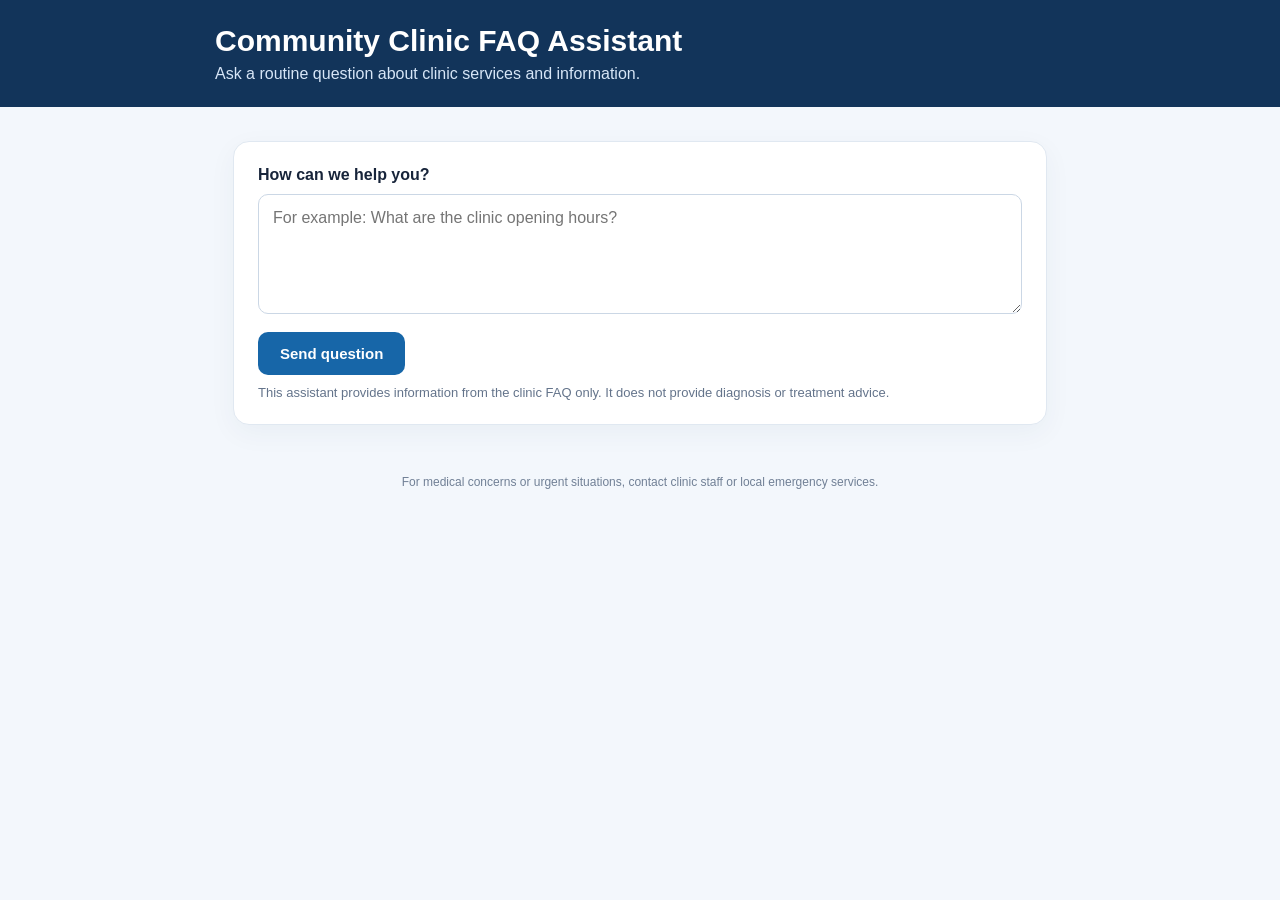
==== index.html @ 31c19098 "Add files via upload" ====
<!DOCTYPE html>
<html lang="en">
<head>
  <meta charset="UTF-8" />
  <meta name="viewport" content="width=device-width, initial-scale=1.0" />
  <title>Community Clinic FAQ Assistant</title>
  <style>
    * { box-sizing: border-box; }
    body { margin: 0; font-family: Inter, Arial, sans-serif; background: #f3f7fc; color: #17243a; }
    header { background: #12345a; color: white; padding: 24px 20px; }
    .header-inner, main { max-width: 850px; margin: auto; }
    header h1 { margin: 0 0 7px; font-size: clamp(22px, 4vw, 30px); }
    header p { margin: 0; color: #d7e6f7; }
    main { padding: 34px 18px 50px; }
    .panel { background: white; border: 1px solid #e0e8f1; border-radius: 16px; padding: 24px; box-shadow: 0 8px 28px #17395b0c; }
    label { display: block; font-weight: 700; margin-bottom: 10px; }
    textarea { width: 100%; min-height: 120px; resize: vertical; padding: 14px; border: 1px solid #cbd7e5; border-radius: 10px; font: inherit; font-size: 16px; outline-color: #3678b9; }
    button { margin-top: 14px; border: 0; border-radius: 10px; padding: 13px 22px; color: white; background: #1766a8; font-size: 15px; font-weight: 700; cursor: pointer; }
    button:disabled { opacity: .6; cursor: wait; }
    .hint { color: #64748b; font-size: 13px; margin: 10px 0 0; }
    #result { display: none; margin-top: 22px; }
    .result-head { display: flex; align-items: center; gap: 10px; flex-wrap: wrap; margin-bottom: 15px; }
    .tag { display: inline-block; padding: 6px 10px; border-radius: 20px; font-size: 12px; font-weight: 800; letter-spacing: .3px; background: #e8eef5; }
    .ROUTINE { background: #e1f4e9; color: #17643a; }
    .SENSITIVE { background: #fff0d8; color: #88520b; }
    .UNSUPPORTED { background: #e9edf3; color: #46556b; }
    .score { color: #64748b; font-size: 13px; }
    .answer-label { font-size: 12px; color: #64748b; font-weight: 800; text-transform: uppercase; letter-spacing: .7px; margin: 16px 0 7px; }
    .answer { line-height: 1.6; white-space: pre-wrap; }
    .matched { color: #52647b; font-size: 14px; line-height: 1.5; }
    .error { color: #a32929; background: #fff0f0; border: 1px solid #f3caca; padding: 12px; border-radius: 9px; }
    footer { text-align: center; color: #718096; font-size: 12px; padding: 0 18px 25px; }
    @media (max-width: 520px) { .panel { padding: 18px; } button { width: 100%; } }
  </style>
</head>
<body>
  <header>
    <div class="header-inner">
      <h1>Community Clinic FAQ Assistant</h1>
      <p>Ask a routine question about clinic services and information.</p>
    </div>
  </header>
  <main>
    <section class="panel">
      <form id="question-form">
        <label for="question">How can we help you?</label>
        <textarea id="question" maxlength="500" placeholder="For example: What are the clinic opening hours?" required></textarea>
        <button id="submit" type="submit">Send question</button>
        <p class="hint">This assistant provides information from the clinic FAQ only. It does not provide diagnosis or treatment advice.</p>
      </form>
      <section id="result" aria-live="polite"></section>
    </section>
  </main>
  <footer>For medical concerns or urgent situations, contact clinic staff or local emergency services.</footer>
  <script>
    const form = document.getElementById('question-form');
    const questionBox = document.getElementById('question');
    const button = document.getElementById('submit');
    const resultBox = document.getElementById('result');

    form.addEventListener('submit', async (event) => {
      event.preventDefault();
      const question = questionBox.value.trim();
      if (!question) return;
      button.disabled = true;
      button.textContent = 'Processing...';
      resultBox.style.display = 'block';
      resultBox.innerHTML = '<p>Checking the clinic FAQ...</p>';
      try {
        const response = await fetch('/ask', {
          method: 'POST',
          headers: { 'Content-Type': 'application/json' },
          body: JSON.stringify({ question })
        });
        const data = await response.json();
        if (!response.ok) throw new Error(data.error || 'Request failed.');

        const safe = (value) => String(value ?? '').replace(/[&<>"']/g, ch => ({'&':'&amp;','<':'&lt;','>':'&gt;','"':'&quot;',"'":'&#39;'}[ch]));
        const score = data.prediction_score == null ? '' : `Prediction score: ${(data.prediction_score * 100).toFixed(2)}%`;
        resultBox.innerHTML = `
          <div class="result-head"><span class="tag ${safe(data.classification)}">${safe(data.classification)}</span><span class="score">${safe(score)}</span></div>
          ${data.matched_question ? `<div class="answer-label">Matched FAQ question</div><div class="matched">${safe(data.matched_question)}</div>` : ''}
          <div class="answer-label">Response</div><div class="answer">${safe(data.answer || 'Please contact clinic staff.')}</div>
        `;
      } catch (error) {
        resultBox.innerHTML = `<div class="error">${String(error.message).replace(/[&<>"']/g, ch => ({'&':'&amp;','<':'&lt;','>':'&gt;','"':'&quot;',"'":'&#39;'}[ch]))}</div>`;
      } finally {
        button.disabled = false;
        button.textContent = 'Send question';
      }
    });
  </script>
</body>
</html>
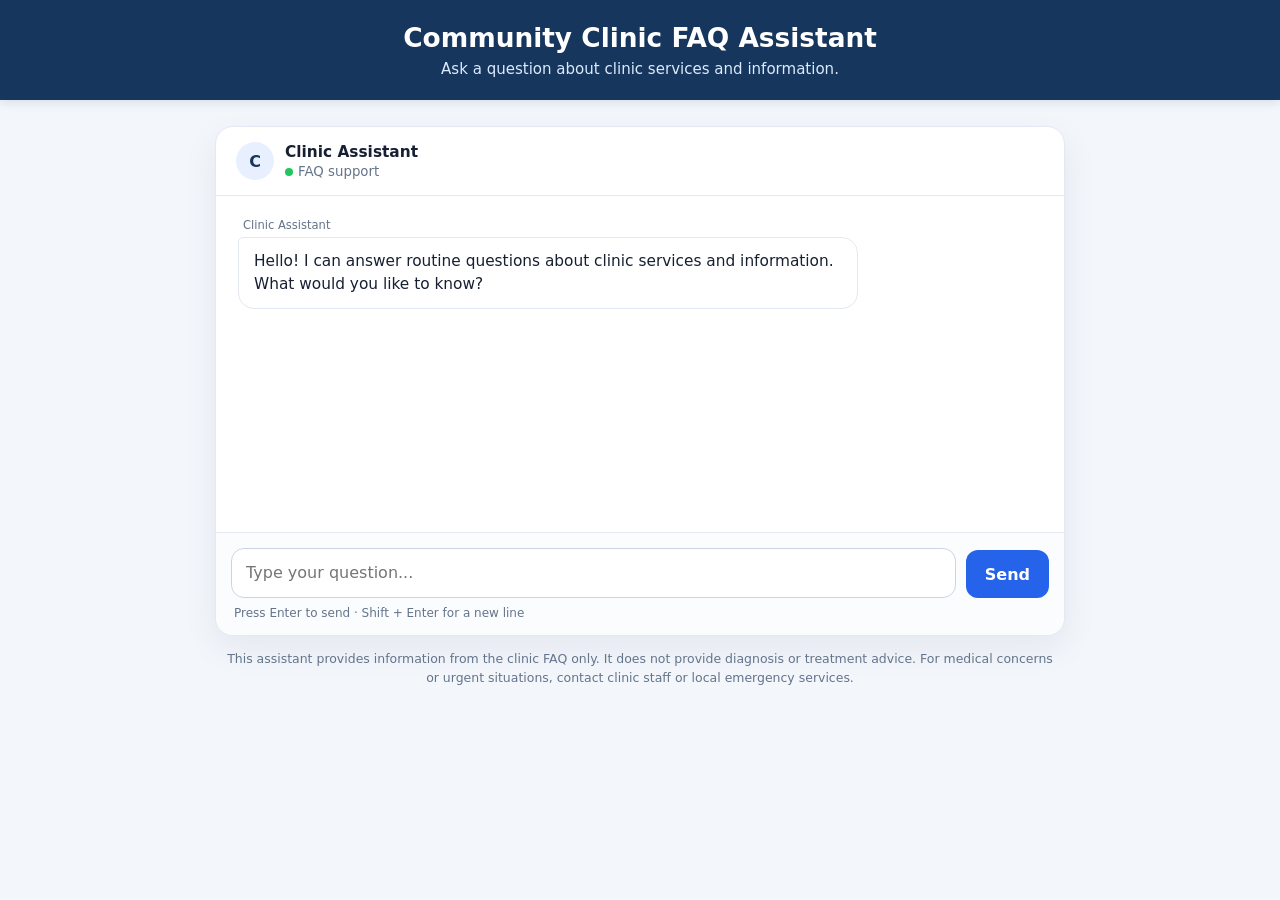
==== commit 033c009c: "Add files via upload" ====
--- a/index.html
+++ b/index.html
@@ -1,93 +1,304 @@
 <!DOCTYPE html>
 <html lang="en">
 <head>
-  <meta charset="UTF-8" />
-  <meta name="viewport" content="width=device-width, initial-scale=1.0" />
+  <meta charset="UTF-8">
+  <meta name="viewport" content="width=device-width, initial-scale=1.0">
   <title>Community Clinic FAQ Assistant</title>
   <style>
+    :root {
+      --navy: #17365d;
+      --blue: #2563eb;
+      --page: #f3f6fb;
+      --border: #e3e9f2;
+      --text: #172033;
+      --muted: #64748b;
+      --assistant: #ffffff;
+      --user: #e7f0ff;
+    }
     * { box-sizing: border-box; }
-    body { margin: 0; font-family: Inter, Arial, sans-serif; background: #f3f7fc; color: #17243a; }
-    header { background: #12345a; color: white; padding: 24px 20px; }
-    .header-inner, main { max-width: 850px; margin: auto; }
-    header h1 { margin: 0 0 7px; font-size: clamp(22px, 4vw, 30px); }
-    header p { margin: 0; color: #d7e6f7; }
-    main { padding: 34px 18px 50px; }
-    .panel { background: white; border: 1px solid #e0e8f1; border-radius: 16px; padding: 24px; box-shadow: 0 8px 28px #17395b0c; }
-    label { display: block; font-weight: 700; margin-bottom: 10px; }
-    textarea { width: 100%; min-height: 120px; resize: vertical; padding: 14px; border: 1px solid #cbd7e5; border-radius: 10px; font: inherit; font-size: 16px; outline-color: #3678b9; }
-    button { margin-top: 14px; border: 0; border-radius: 10px; padding: 13px 22px; color: white; background: #1766a8; font-size: 15px; font-weight: 700; cursor: pointer; }
-    button:disabled { opacity: .6; cursor: wait; }
-    .hint { color: #64748b; font-size: 13px; margin: 10px 0 0; }
-    #result { display: none; margin-top: 22px; }
-    .result-head { display: flex; align-items: center; gap: 10px; flex-wrap: wrap; margin-bottom: 15px; }
-    .tag { display: inline-block; padding: 6px 10px; border-radius: 20px; font-size: 12px; font-weight: 800; letter-spacing: .3px; background: #e8eef5; }
-    .ROUTINE { background: #e1f4e9; color: #17643a; }
-    .SENSITIVE { background: #fff0d8; color: #88520b; }
-    .UNSUPPORTED { background: #e9edf3; color: #46556b; }
-    .score { color: #64748b; font-size: 13px; }
-    .answer-label { font-size: 12px; color: #64748b; font-weight: 800; text-transform: uppercase; letter-spacing: .7px; margin: 16px 0 7px; }
-    .answer { line-height: 1.6; white-space: pre-wrap; }
-    .matched { color: #52647b; font-size: 14px; line-height: 1.5; }
-    .error { color: #a32929; background: #fff0f0; border: 1px solid #f3caca; padding: 12px; border-radius: 9px; }
-    footer { text-align: center; color: #718096; font-size: 12px; padding: 0 18px 25px; }
-    @media (max-width: 520px) { .panel { padding: 18px; } button { width: 100%; } }
+    body {
+      margin: 0;
+      min-height: 100vh;
+      background: var(--page);
+      color: var(--text);
+      font-family: Inter, ui-sans-serif, system-ui, -apple-system, BlinkMacSystemFont, "Segoe UI", sans-serif;
+      display: flex;
+      flex-direction: column;
+    }
+    header {
+      background: var(--navy);
+      color: white;
+      padding: 22px 20px;
+      text-align: center;
+      box-shadow: 0 2px 10px rgba(15, 35, 65, .12);
+    }
+    header h1 { margin: 0; font-size: clamp(1.25rem, 3vw, 1.65rem); }
+    header p { margin: 7px 0 0; color: #dbeafe; font-size: .94rem; }
+    main {
+      width: min(850px, calc(100% - 28px));
+      margin: 26px auto 18px;
+      flex: 1;
+      display: flex;
+      flex-direction: column;
+      min-height: 0;
+    }
+    .chat-shell {
+      background: white;
+      border: 1px solid var(--border);
+      border-radius: 18px;
+      box-shadow: 0 12px 35px rgba(31, 55, 90, .07);
+      display: flex;
+      flex-direction: column;
+      min-height: 510px;
+      overflow: hidden;
+    }
+    .chat-top {
+      padding: 15px 20px;
+      border-bottom: 1px solid var(--border);
+      display: flex;
+      align-items: center;
+      gap: 11px;
+    }
+    .avatar {
+      width: 38px; height: 38px; border-radius: 50%;
+      display: grid; place-items: center;
+      background: #e8efff; color: var(--navy); font-weight: 800;
+    }
+    .chat-top strong { display: block; font-size: .96rem; }
+    .chat-top small { color: var(--muted); }
+    .status-dot {
+      width: 8px; height: 8px; display: inline-block;
+      border-radius: 50%; background: #22c55e; margin-right: 5px;
+    }
+    #messages {
+      flex: 1;
+      padding: 22px;
+      display: flex;
+      flex-direction: column;
+      gap: 15px;
+      overflow-y: auto;
+      min-height: 320px;
+    }
+    .message-row { display: flex; width: 100%; }
+    .message-row.user { justify-content: flex-end; }
+    .bubble {
+      max-width: min(78%, 620px);
+      padding: 12px 15px;
+      border-radius: 16px;
+      line-height: 1.5;
+      font-size: .96rem;
+      white-space: pre-wrap;
+      overflow-wrap: anywhere;
+    }
+    .assistant .bubble {
+      background: var(--assistant);
+      border: 1px solid var(--border);
+      border-top-left-radius: 5px;
+    }
+    .user .bubble {
+      background: var(--user);
+      border: 1px solid #d4e4ff;
+      border-top-right-radius: 5px;
+    }
+    .message-meta { font-size: .72rem; color: var(--muted); margin: 0 5px 5px; }
+    .message-content { display: flex; flex-direction: column; }
+    .user .message-content { align-items: flex-end; }
+    .assistant .message-content { align-items: flex-start; }
+    .typing {
+      display: inline-flex; align-items: center; gap: 5px;
+      min-width: 58px;
+    }
+    .typing span {
+      width: 6px; height: 6px; border-radius: 50%;
+      background: #8190a5; animation: bounce 1s infinite ease-in-out;
+    }
+    .typing span:nth-child(2) { animation-delay: .15s; }
+    .typing span:nth-child(3) { animation-delay: .3s; }
+    @keyframes bounce {
+      0%, 60%, 100% { transform: translateY(0); opacity: .55; }
+      30% { transform: translateY(-4px); opacity: 1; }
+    }
+    .composer {
+      border-top: 1px solid var(--border);
+      padding: 15px;
+      background: #fbfcfe;
+    }
+    .composer-inner {
+      display: flex; align-items: flex-end; gap: 10px;
+      max-width: 100%;
+    }
+    textarea {
+      flex: 1; resize: none; min-height: 48px; max-height: 140px;
+      border: 1px solid #cbd5e1; border-radius: 13px;
+      padding: 13px 14px; font: inherit; line-height: 1.4;
+      outline: none; background: white; color: var(--text);
+    }
+    textarea:focus { border-color: var(--blue); box-shadow: 0 0 0 3px rgba(37, 99, 235, .11); }
+    button {
+      border: 0; border-radius: 12px; background: var(--blue); color: white;
+      min-height: 48px; padding: 0 19px; font: inherit; font-weight: 650;
+      cursor: pointer; transition: background .15s, opacity .15s;
+    }
+    button:hover { background: #1d4ed8; }
+    button:disabled { opacity: .55; cursor: not-allowed; }
+    .hint { margin: 8px 3px 0; color: var(--muted); font-size: .75rem; }
+    .disclaimer {
+      text-align: center; color: var(--muted); font-size: .78rem;
+      line-height: 1.5; padding: 14px 8px 20px;
+    }
+    .error { color: #991b1b; background: #fef2f2; border-color: #fecaca !important; }
+    @media (max-width: 600px) {
+      main { width: calc(100% - 16px); margin-top: 12px; }
+      .chat-shell { min-height: 65vh; border-radius: 14px; }
+      #messages { padding: 15px 12px; }
+      .bubble { max-width: 90%; }
+      .composer { padding: 11px; }
+      button { padding: 0 14px; }
+      header { padding: 18px 12px; }
+    }
   </style>
 </head>
 <body>
   <header>
-    <div class="header-inner">
-      <h1>Community Clinic FAQ Assistant</h1>
-      <p>Ask a routine question about clinic services and information.</p>
+    <h1>Community Clinic FAQ Assistant</h1>
+    <p>Ask a question about clinic services and information.</p>
+  </header>
+
+  <main>
+    <section class="chat-shell" aria-label="Clinic FAQ chat">
+      <div class="chat-top">
+        <div class="avatar" aria-hidden="true">C</div>
+        <div>
+          <strong>Clinic Assistant</strong>
+          <small><span class="status-dot"></span>FAQ support</small>
+        </div>
+      </div>
+
+      <div id="messages" aria-live="polite">
+        <div class="message-row assistant">
+          <div class="message-content">
+            <div class="message-meta">Clinic Assistant</div>
+            <div class="bubble">Hello! I can answer routine questions about clinic services and information. What would you like to know?</div>
+          </div>
+        </div>
+      </div>
+
+      <form class="composer" id="question-form">
+        <div class="composer-inner">
+          <textarea id="question" rows="1" placeholder="Type your question..." aria-label="Your question" required></textarea>
+          <button id="send-button" type="submit">Send</button>
+        </div>
+        <div class="hint">Press Enter to send · Shift + Enter for a new line</div>
+      </form>
+    </section>
+
+    <div class="disclaimer">
+      This assistant provides information from the clinic FAQ only. It does not provide diagnosis or treatment advice.
+      For medical concerns or urgent situations, contact clinic staff or local emergency services.
     </div>
-  </header>
-  <main>
-    <section class="panel">
-      <form id="question-form">
-        <label for="question">How can we help you?</label>
-        <textarea id="question" maxlength="500" placeholder="For example: What are the clinic opening hours?" required></textarea>
-        <button id="submit" type="submit">Send question</button>
-        <p class="hint">This assistant provides information from the clinic FAQ only. It does not provide diagnosis or treatment advice.</p>
-      </form>
-      <section id="result" aria-live="polite"></section>
-    </section>
   </main>
-  <footer>For medical concerns or urgent situations, contact clinic staff or local emergency services.</footer>
+
   <script>
-    const form = document.getElementById('question-form');
-    const questionBox = document.getElementById('question');
-    const button = document.getElementById('submit');
-    const resultBox = document.getElementById('result');
-
-    form.addEventListener('submit', async (event) => {
-      event.preventDefault();
-      const question = questionBox.value.trim();
-      if (!question) return;
-      button.disabled = true;
-      button.textContent = 'Processing...';
-      resultBox.style.display = 'block';
-      resultBox.innerHTML = '<p>Checking the clinic FAQ...</p>';
+    const form = document.getElementById("question-form");
+    const input = document.getElementById("question");
+    const sendButton = document.getElementById("send-button");
+    const messages = document.getElementById("messages");
+
+    function addMessage(text, sender, extraClass = "") {
+      const row = document.createElement("div");
+      row.className = `message-row ${sender}`;
+      const content = document.createElement("div");
+      content.className = "message-content";
+
+      const meta = document.createElement("div");
+      meta.className = "message-meta";
+      meta.textContent = sender === "user" ? "You" : "Clinic Assistant";
+
+      const bubble = document.createElement("div");
+      bubble.className = `bubble ${extraClass}`;
+      bubble.textContent = text;
+
+      content.append(meta, bubble);
+      row.append(content);
+      messages.append(row);
+      messages.scrollTop = messages.scrollHeight;
+      return row;
+    }
+
+    function addTyping() {
+      const row = document.createElement("div");
+      row.className = "message-row assistant";
+      row.id = "typing-indicator";
+      row.innerHTML = '<div class="message-content"><div class="message-meta">Clinic Assistant</div><div class="bubble"><div class="typing" aria-label="Assistant is typing"><span></span><span></span><span></span></div></div></div>';
+      messages.append(row);
+      messages.scrollTop = messages.scrollHeight;
+      return row;
+    }
+
+    function getAssistantText(data) {
+      // Supports the JSON field names used by the Flask backend.
+      if (typeof data === "string") return data;
+      return data.answer || data.response || data.message ||
+        data.assistant || data.output ||
+        "I couldn't retrieve an answer. Please contact clinic staff.";
+    }
+
+    async function sendQuestion() {
+      const question = input.value.trim();
+      if (!question || sendButton.disabled) return;
+
+      addMessage(question, "user");
+      input.value = "";
+      input.style.height = "auto";
+      sendButton.disabled = true;
+      const typing = addTyping();
+
       try {
-        const response = await fetch('/ask', {
-          method: 'POST',
-          headers: { 'Content-Type': 'application/json' },
+        const response = await fetch("/ask", {
+          method: "POST",
+          headers: { "Content-Type": "application/json" },
           body: JSON.stringify({ question })
         });
-        const data = await response.json();
-        if (!response.ok) throw new Error(data.error || 'Request failed.');
-
-        const safe = (value) => String(value ?? '').replace(/[&<>"']/g, ch => ({'&':'&amp;','<':'&lt;','>':'&gt;','"':'&quot;',"'":'&#39;'}[ch]));
-        const score = data.prediction_score == null ? '' : `Prediction score: ${(data.prediction_score * 100).toFixed(2)}%`;
-        resultBox.innerHTML = `
-          <div class="result-head"><span class="tag ${safe(data.classification)}">${safe(data.classification)}</span><span class="score">${safe(score)}</span></div>
-          ${data.matched_question ? `<div class="answer-label">Matched FAQ question</div><div class="matched">${safe(data.matched_question)}</div>` : ''}
-          <div class="answer-label">Response</div><div class="answer">${safe(data.answer || 'Please contact clinic staff.')}</div>
-        `;
+
+        let data;
+        const raw = await response.text();
+        try { data = JSON.parse(raw); }
+        catch { data = raw; }
+
+        typing.remove();
+
+        if (!response.ok) {
+          const detail = typeof data === "object"
+            ? (data.error || data.message || "The server could not process your question.")
+            : (data || "The server could not process your question.");
+          addMessage(detail, "assistant", "error");
+        } else {
+          addMessage(getAssistantText(data), "assistant");
+        }
       } catch (error) {
-        resultBox.innerHTML = `<div class="error">${String(error.message).replace(/[&<>"']/g, ch => ({'&':'&amp;','<':'&lt;','>':'&gt;','"':'&quot;',"'":'&#39;'}[ch]))}</div>`;
+        typing.remove();
+        addMessage("I couldn't connect to the clinic assistant. Please try again in a moment.", "assistant", "error");
       } finally {
-        button.disabled = false;
-        button.textContent = 'Send question';
+        sendButton.disabled = false;
+        input.focus();
       }
+    }
+
+    form.addEventListener("submit", (event) => {
+      event.preventDefault();
+      sendQuestion();
+    });
+
+    input.addEventListener("keydown", (event) => {
+      if (event.key === "Enter" && !event.shiftKey) {
+        event.preventDefault();
+        form.requestSubmit();
+      }
+    });
+
+    input.addEventListener("input", () => {
+      input.style.height = "auto";
+      input.style.height = Math.min(input.scrollHeight, 140) + "px";
     });
   </script>
 </body>
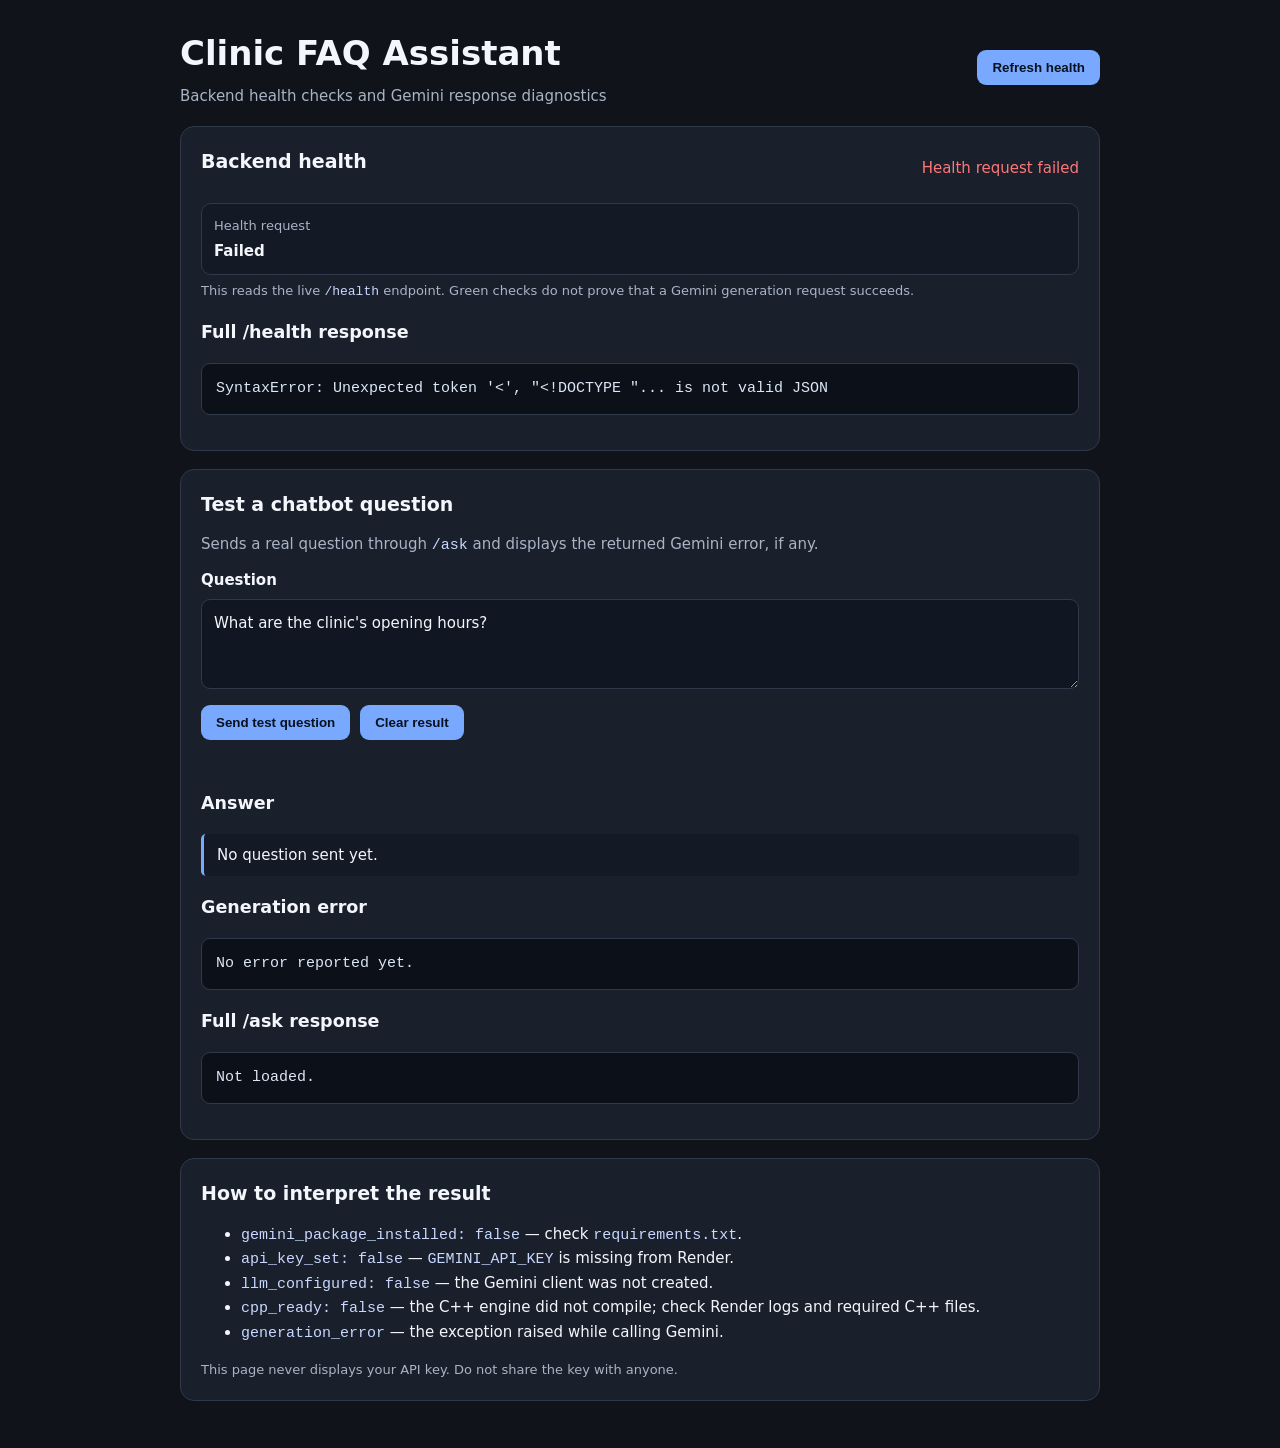
==== commit f98854b6: "Add files via upload" ====
--- a/index.html
+++ b/index.html
@@ -1,305 +1,47 @@
 <!DOCTYPE html>
 <html lang="en">
 <head>
-  <meta charset="UTF-8">
-  <meta name="viewport" content="width=device-width, initial-scale=1.0">
-  <title>Community Clinic FAQ Assistant</title>
-  <style>
-    :root {
-      --navy: #17365d;
-      --blue: #2563eb;
-      --page: #f3f6fb;
-      --border: #e3e9f2;
-      --text: #172033;
-      --muted: #64748b;
-      --assistant: #ffffff;
-      --user: #e7f0ff;
-    }
-    * { box-sizing: border-box; }
-    body {
-      margin: 0;
-      min-height: 100vh;
-      background: var(--page);
-      color: var(--text);
-      font-family: Inter, ui-sans-serif, system-ui, -apple-system, BlinkMacSystemFont, "Segoe UI", sans-serif;
-      display: flex;
-      flex-direction: column;
-    }
-    header {
-      background: var(--navy);
-      color: white;
-      padding: 22px 20px;
-      text-align: center;
-      box-shadow: 0 2px 10px rgba(15, 35, 65, .12);
-    }
-    header h1 { margin: 0; font-size: clamp(1.25rem, 3vw, 1.65rem); }
-    header p { margin: 7px 0 0; color: #dbeafe; font-size: .94rem; }
-    main {
-      width: min(850px, calc(100% - 28px));
-      margin: 26px auto 18px;
-      flex: 1;
-      display: flex;
-      flex-direction: column;
-      min-height: 0;
-    }
-    .chat-shell {
-      background: white;
-      border: 1px solid var(--border);
-      border-radius: 18px;
-      box-shadow: 0 12px 35px rgba(31, 55, 90, .07);
-      display: flex;
-      flex-direction: column;
-      min-height: 510px;
-      overflow: hidden;
-    }
-    .chat-top {
-      padding: 15px 20px;
-      border-bottom: 1px solid var(--border);
-      display: flex;
-      align-items: center;
-      gap: 11px;
-    }
-    .avatar {
-      width: 38px; height: 38px; border-radius: 50%;
-      display: grid; place-items: center;
-      background: #e8efff; color: var(--navy); font-weight: 800;
-    }
-    .chat-top strong { display: block; font-size: .96rem; }
-    .chat-top small { color: var(--muted); }
-    .status-dot {
-      width: 8px; height: 8px; display: inline-block;
-      border-radius: 50%; background: #22c55e; margin-right: 5px;
-    }
-    #messages {
-      flex: 1;
-      padding: 22px;
-      display: flex;
-      flex-direction: column;
-      gap: 15px;
-      overflow-y: auto;
-      min-height: 320px;
-    }
-    .message-row { display: flex; width: 100%; }
-    .message-row.user { justify-content: flex-end; }
-    .bubble {
-      max-width: min(78%, 620px);
-      padding: 12px 15px;
-      border-radius: 16px;
-      line-height: 1.5;
-      font-size: .96rem;
-      white-space: pre-wrap;
-      overflow-wrap: anywhere;
-    }
-    .assistant .bubble {
-      background: var(--assistant);
-      border: 1px solid var(--border);
-      border-top-left-radius: 5px;
-    }
-    .user .bubble {
-      background: var(--user);
-      border: 1px solid #d4e4ff;
-      border-top-right-radius: 5px;
-    }
-    .message-meta { font-size: .72rem; color: var(--muted); margin: 0 5px 5px; }
-    .message-content { display: flex; flex-direction: column; }
-    .user .message-content { align-items: flex-end; }
-    .assistant .message-content { align-items: flex-start; }
-    .typing {
-      display: inline-flex; align-items: center; gap: 5px;
-      min-width: 58px;
-    }
-    .typing span {
-      width: 6px; height: 6px; border-radius: 50%;
-      background: #8190a5; animation: bounce 1s infinite ease-in-out;
-    }
-    .typing span:nth-child(2) { animation-delay: .15s; }
-    .typing span:nth-child(3) { animation-delay: .3s; }
-    @keyframes bounce {
-      0%, 60%, 100% { transform: translateY(0); opacity: .55; }
-      30% { transform: translateY(-4px); opacity: 1; }
-    }
-    .composer {
-      border-top: 1px solid var(--border);
-      padding: 15px;
-      background: #fbfcfe;
-    }
-    .composer-inner {
-      display: flex; align-items: flex-end; gap: 10px;
-      max-width: 100%;
-    }
-    textarea {
-      flex: 1; resize: none; min-height: 48px; max-height: 140px;
-      border: 1px solid #cbd5e1; border-radius: 13px;
-      padding: 13px 14px; font: inherit; line-height: 1.4;
-      outline: none; background: white; color: var(--text);
-    }
-    textarea:focus { border-color: var(--blue); box-shadow: 0 0 0 3px rgba(37, 99, 235, .11); }
-    button {
-      border: 0; border-radius: 12px; background: var(--blue); color: white;
-      min-height: 48px; padding: 0 19px; font: inherit; font-weight: 650;
-      cursor: pointer; transition: background .15s, opacity .15s;
-    }
-    button:hover { background: #1d4ed8; }
-    button:disabled { opacity: .55; cursor: not-allowed; }
-    .hint { margin: 8px 3px 0; color: var(--muted); font-size: .75rem; }
-    .disclaimer {
-      text-align: center; color: var(--muted); font-size: .78rem;
-      line-height: 1.5; padding: 14px 8px 20px;
-    }
-    .error { color: #991b1b; background: #fef2f2; border-color: #fecaca !important; }
-    @media (max-width: 600px) {
-      main { width: calc(100% - 16px); margin-top: 12px; }
-      .chat-shell { min-height: 65vh; border-radius: 14px; }
-      #messages { padding: 15px 12px; }
-      .bubble { max-width: 90%; }
-      .composer { padding: 11px; }
-      button { padding: 0 14px; }
-      header { padding: 18px 12px; }
-    }
-  </style>
-</head>
-<body>
-  <header>
-    <h1>Community Clinic FAQ Assistant</h1>
-    <p>Ask a question about clinic services and information.</p>
-  </header>
-
-  <main>
-    <section class="chat-shell" aria-label="Clinic FAQ chat">
-      <div class="chat-top">
-        <div class="avatar" aria-hidden="true">C</div>
-        <div>
-          <strong>Clinic Assistant</strong>
-          <small><span class="status-dot"></span>FAQ support</small>
-        </div>
-      </div>
-
-      <div id="messages" aria-live="polite">
-        <div class="message-row assistant">
-          <div class="message-content">
-            <div class="message-meta">Clinic Assistant</div>
-            <div class="bubble">Hello! I can answer routine questions about clinic services and information. What would you like to know?</div>
-          </div>
-        </div>
-      </div>
-
-      <form class="composer" id="question-form">
-        <div class="composer-inner">
-          <textarea id="question" rows="1" placeholder="Type your question..." aria-label="Your question" required></textarea>
-          <button id="send-button" type="submit">Send</button>
-        </div>
-        <div class="hint">Press Enter to send · Shift + Enter for a new line</div>
-      </form>
-    </section>
-
-    <div class="disclaimer">
-      This assistant provides information from the clinic FAQ only. It does not provide diagnosis or treatment advice.
-      For medical concerns or urgent situations, contact clinic staff or local emergency services.
-    </div>
-  </main>
-
-  <script>
-    const form = document.getElementById("question-form");
-    const input = document.getElementById("question");
-    const sendButton = document.getElementById("send-button");
-    const messages = document.getElementById("messages");
-
-    function addMessage(text, sender, extraClass = "") {
-      const row = document.createElement("div");
-      row.className = `message-row ${sender}`;
-      const content = document.createElement("div");
-      content.className = "message-content";
-
-      const meta = document.createElement("div");
-      meta.className = "message-meta";
-      meta.textContent = sender === "user" ? "You" : "Clinic Assistant";
-
-      const bubble = document.createElement("div");
-      bubble.className = `bubble ${extraClass}`;
-      bubble.textContent = text;
-
-      content.append(meta, bubble);
-      row.append(content);
-      messages.append(row);
-      messages.scrollTop = messages.scrollHeight;
-      return row;
-    }
-
-    function addTyping() {
-      const row = document.createElement("div");
-      row.className = "message-row assistant";
-      row.id = "typing-indicator";
-      row.innerHTML = '<div class="message-content"><div class="message-meta">Clinic Assistant</div><div class="bubble"><div class="typing" aria-label="Assistant is typing"><span></span><span></span><span></span></div></div></div>';
-      messages.append(row);
-      messages.scrollTop = messages.scrollHeight;
-      return row;
-    }
-
-    function getAssistantText(data) {
-      // Supports the JSON field names used by the Flask backend.
-      if (typeof data === "string") return data;
-      return data.answer || data.response || data.message ||
-        data.assistant || data.output ||
-        "I couldn't retrieve an answer. Please contact clinic staff.";
-    }
-
-    async function sendQuestion() {
-      const question = input.value.trim();
-      if (!question || sendButton.disabled) return;
-
-      addMessage(question, "user");
-      input.value = "";
-      input.style.height = "auto";
-      sendButton.disabled = true;
-      const typing = addTyping();
-
-      try {
-        const response = await fetch("/ask", {
-          method: "POST",
-          headers: { "Content-Type": "application/json" },
-          body: JSON.stringify({ question })
-        });
-
-        let data;
-        const raw = await response.text();
-        try { data = JSON.parse(raw); }
-        catch { data = raw; }
-
-        typing.remove();
-
-        if (!response.ok) {
-          const detail = typeof data === "object"
-            ? (data.error || data.message || "The server could not process your question.")
-            : (data || "The server could not process your question.");
-          addMessage(detail, "assistant", "error");
-        } else {
-          addMessage(getAssistantText(data), "assistant");
-        }
-      } catch (error) {
-        typing.remove();
-        addMessage("I couldn't connect to the clinic assistant. Please try again in a moment.", "assistant", "error");
-      } finally {
-        sendButton.disabled = false;
-        input.focus();
-      }
-    }
-
-    form.addEventListener("submit", (event) => {
-      event.preventDefault();
-      sendQuestion();
-    });
-
-    input.addEventListener("keydown", (event) => {
-      if (event.key === "Enter" && !event.shiftKey) {
-        event.preventDefault();
-        form.requestSubmit();
-      }
-    });
-
-    input.addEventListener("input", () => {
-      input.style.height = "auto";
-      input.style.height = Math.min(input.scrollHeight, 140) + "px";
-    });
-  </script>
-</body>
-</html>
+<meta charset="UTF-8"><meta name="viewport" content="width=device-width,initial-scale=1">
+<title>Clinic FAQ Assistant — Diagnostics</title>
+<style>
+:root{color-scheme:dark;--bg:#10131a;--panel:#191f2b;--muted:#aab4c5;--text:#f3f6fb;--line:#30394a;--blue:#78a9ff;--green:#55d6a0;--red:#ff7777;--yellow:#ffd166}
+*{box-sizing:border-box}body{margin:0;padding:28px 16px 60px;background:var(--bg);color:var(--text);font:15px/1.5 system-ui,sans-serif}main{width:min(920px,100%);margin:auto}
+h1{margin:0 0 6px;font-size:clamp(25px,4vw,34px)}h2{margin:0 0 14px;font-size:19px}p{color:var(--muted);margin:6px 0 0}
+.panel{background:var(--panel);border:1px solid var(--line);border-radius:14px;padding:20px;margin-top:18px}.top{display:flex;align-items:center;justify-content:space-between;gap:12px;flex-wrap:wrap}
+.grid{display:grid;grid-template-columns:repeat(auto-fit,minmax(190px,1fr));gap:10px}.metric{border:1px solid var(--line);background:#131925;border-radius:10px;padding:12px;min-width:0}.name{color:var(--muted);font-size:13px}.value{font-weight:700;margin-top:4px;overflow-wrap:anywhere}
+.ok{color:var(--green)}.bad{color:var(--red)}.warn{color:var(--yellow)}button{border:0;border-radius:9px;background:var(--blue);color:#08111f;padding:10px 15px;font-weight:700;cursor:pointer}button:disabled{opacity:.55;cursor:wait}
+label{display:block;font-weight:650;margin:12px 0 7px}textarea{width:100%;min-height:90px;resize:vertical;background:#101722;color:var(--text);border:1px solid var(--line);border-radius:9px;padding:12px;font:inherit}
+.actions{display:flex;gap:10px;flex-wrap:wrap;margin-top:10px}pre{white-space:pre-wrap;overflow-wrap:anywhere;background:#0c1119;border:1px solid var(--line);padding:14px;border-radius:9px;overflow-x:auto;color:#dce6f5}
+.answer{border-left:3px solid var(--blue);padding:10px 13px;background:#131925;border-radius:5px;white-space:pre-wrap;overflow-wrap:anywhere}.hint{font-size:13px}.statusline{margin-top:10px;min-height:22px;color:var(--muted)}code{color:#c8d8ff}
+</style></head>
+<body><main>
+<header><div class="top"><div><h1>Clinic FAQ Assistant</h1><p>Backend health checks and Gemini response diagnostics</p></div><button id="refreshBtn">Refresh health</button></div></header>
+<section class="panel"><div class="top"><h2>Backend health</h2><span id="healthStatus" class="warn">Not checked yet</span></div>
+<div id="healthGrid" class="grid" style="margin-top:14px"><div class="metric"><div class="name">Status</div><div class="value">Waiting…</div></div></div>
+<p class="hint">This reads the live <code>/health</code> endpoint. Green checks do not prove that a Gemini generation request succeeds.</p>
+<h3>Full /health response</h3><pre id="healthRaw">Not loaded.</pre></section>
+<section class="panel"><h2>Test a chatbot question</h2><p>Sends a real question through <code>/ask</code> and displays the returned Gemini error, if any.</p>
+<label for="question">Question</label><textarea id="question" maxlength="500">What are the clinic's opening hours?</textarea>
+<div class="actions"><button id="askBtn">Send test question</button><button id="clearBtn">Clear result</button></div>
+<div id="askStatus" class="statusline" role="status"></div><h3>Answer</h3><div id="answer" class="answer">No question sent yet.</div>
+<h3>Generation error</h3><pre id="generationError">No error reported yet.</pre><h3>Full /ask response</h3><pre id="askRaw">Not loaded.</pre></section>
+<section class="panel"><h2>How to interpret the result</h2><ul>
+<li><code>gemini_package_installed: false</code> — check <code>requirements.txt</code>.</li>
+<li><code>api_key_set: false</code> — <code>GEMINI_API_KEY</code> is missing from Render.</li>
+<li><code>llm_configured: false</code> — the Gemini client was not created.</li>
+<li><code>cpp_ready: false</code> — the C++ engine did not compile; check Render logs and required C++ files.</li>
+<li><code>generation_error</code> — the exception raised while calling Gemini.</li></ul>
+<p class="hint">This page never displays your API key. Do not share the key with anyone.</p></section>
+</main>
+<script>
+const $=id=>document.getElementById(id);
+function metric(name,value){const c=document.createElement("div");c.className="metric";const n=document.createElement("div");n.className="name";n.textContent=name;const v=document.createElement("div");v.className="value";v.textContent=value===undefined||value===null||value===""?"Not reported":String(value);if(value===true)v.classList.add("ok");if(value===false)v.classList.add("bad");c.append(n,v);return c}
+async function loadHealth(){$("refreshBtn").disabled=true;$("healthStatus").textContent="Checking…";try{const r=await fetch("/health",{cache:"no-store"});const d=await r.json();$("healthRaw").textContent=JSON.stringify(d,null,2);
+const fields=[["HTTP status",r.status],["Overall / C++ ready",d.ok],["C++ ready",d.cpp_ready],["FAQ file ready",d.faq_file_ready],["Gemini package installed",d.gemini_package_installed],["Gemini API key set",d.api_key_set],["Gemini client configured",d.llm_configured],["Provider",d.provider],["Model",d.model],["Code version",d.code_version],["Deployed commit",d.deployed_commit],["Build error",d.error],["Gemini import error",d.gemini_import_error]];
+$("healthGrid").replaceChildren(...fields.map(([n,v])=>metric(n,v)));const ok=r.ok&&d.cpp_ready&&d.gemini_package_installed&&d.api_key_set&&d.llm_configured;$("healthStatus").textContent=ok?"Configuration checks passed":"One or more checks failed";$("healthStatus").className=ok?"ok":"bad";
+}catch(e){$("healthStatus").textContent="Health request failed";$("healthStatus").className="bad";$("healthRaw").textContent=String(e);$("healthGrid").replaceChildren(metric("Health request","Failed"))}finally{$("refreshBtn").disabled=false}}
+async function askQuestion(){const q=$("question").value.trim();if(!q){$("askStatus").textContent="Enter a question first.";return}$("askBtn").disabled=true;$("askStatus").textContent="Sending question…";$("answer").textContent="Waiting…";$("generationError").textContent="Waiting…";
+try{const r=await fetch("/ask",{method:"POST",headers:{"Content-Type":"application/json"},body:JSON.stringify({question:q})});const d=await r.json();$("answer").textContent=d.answer??d.error??"No answer field returned.";$("generationError").textContent=d.generation_error?d.generation_error:(d.generation==="generation_failed"?"Generation failed, but no generation_error was returned.":"No generation error reported.");$("askRaw").textContent=JSON.stringify(d,null,2);$("askStatus").textContent=`HTTP ${r.status} · Classification: ${d.classification??"not reported"} · Generation: ${d.generation??"not reported"} · Source: ${d.response_source??"not reported"}`;
+}catch(e){$("askStatus").textContent="Request failed before JSON response."; $("answer").textContent="No answer received.";$("generationError").textContent=String(e);$("askRaw").textContent=String(e)}finally{$("askBtn").disabled=false}}
+$("refreshBtn").addEventListener("click",loadHealth);$("askBtn").addEventListener("click",askQuestion);$("clearBtn").addEventListener("click",()=>{$("askStatus").textContent="";$("answer").textContent="No question sent yet.";$("generationError").textContent="No error reported yet.";$("askRaw").textContent="Not loaded."});loadHealth();
+</script></body></html>
